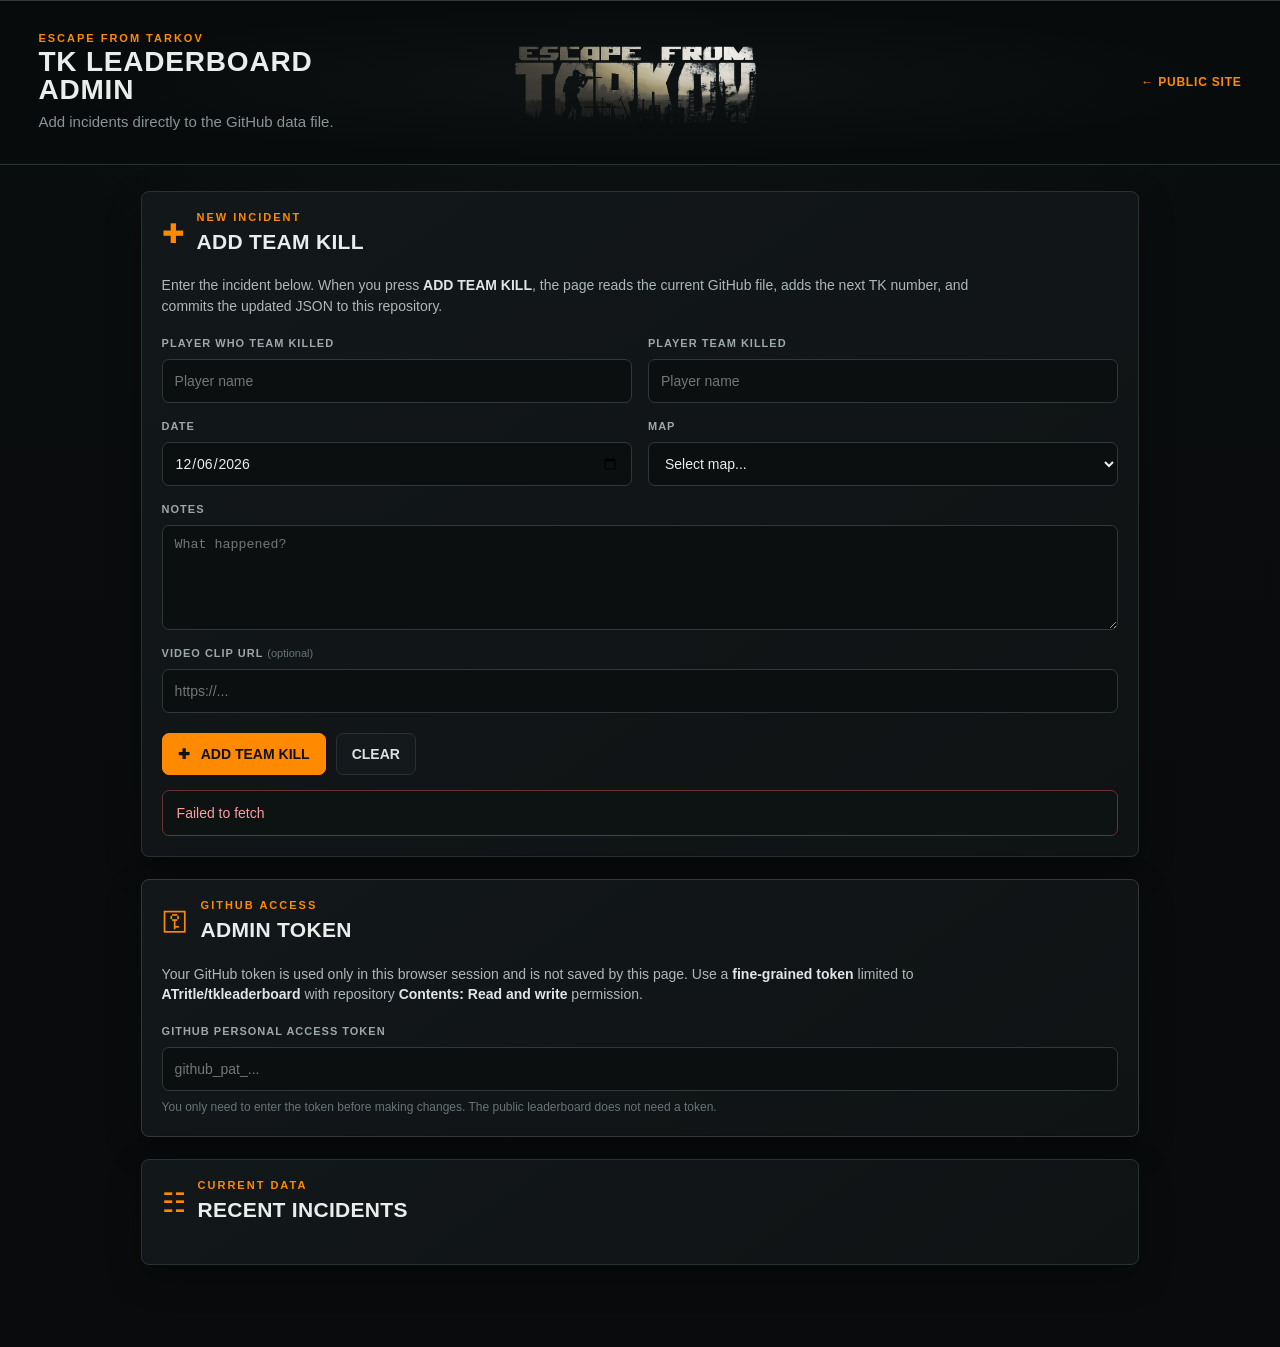
==== admin.html @ 3c4d87d1 "admin page" ====
<!doctype html>
<html lang="en">
<head>
  <meta charset="utf-8">
  <meta name="viewport" content="width=device-width, initial-scale=1">
  <meta name="theme-color" content="#090b0c">
  <title>TK Leaderboard Admin</title>
  <link rel="stylesheet" href="styles.css">
</head>
<body>
<header class="hero-header admin-header">
  <div class="header-left"><div class="eyebrow">ESCAPE FROM TARKOV</div><h1>TK LEADERBOARD ADMIN</h1><p>Add incidents directly to the GitHub data file.</p></div>
  <div class="header-logo"><img src="assets/eft-logo.png" alt="Escape from Tarkov"></div>
  <div class="header-count"><a href="index.html">← PUBLIC SITE</a></div>
</header>

<main class="container admin-container">
  <section class="panel admin-panel">
    <div class="section-title"><span class="section-icon">✚</span><div><div class="eyebrow">NEW INCIDENT</div><h2>ADD TEAM KILL</h2></div></div>
    <p class="admin-note">Enter the incident below. When you press <strong>ADD TEAM KILL</strong>, the page reads the current GitHub file, adds the next TK number, and commits the updated JSON to this repository.</p>

    <div class="admin-grid">
      <div class="field"><label for="killer">Player Who Team Killed</label><input id="killer" list="playerNames" autocomplete="off" required placeholder="Player name"></div>
      <div class="field"><label for="victim">Player Team Killed</label><input id="victim" list="playerNames" autocomplete="off" required placeholder="Player name"></div>
      <div class="field"><label for="date">Date</label><input id="date" type="date" required></div>
      <div class="field"><label for="map">Map</label><select id="map" required><option value="">Select map...</option><option>Customs</option><option>Factory</option><option>Interchange</option><option>Reserve</option><option>Shoreline</option><option>Woods</option><option>Labs</option><option>Lighthouse</option><option>Streets of Tarkov</option><option>Ground Zero</option><option>Terminal</option><option>Other</option></select></div>
      <div class="field full"><label for="notes">Notes</label><textarea id="notes" rows="4" placeholder="What happened?"></textarea></div>
      <div class="field full"><label for="clip">Video Clip URL <span class="optional">(optional)</span></label><input id="clip" type="url" placeholder="https://..." autocomplete="off"></div>
    </div>
    <datalist id="playerNames"></datalist>

    <div class="admin-actions"><button id="addKill" class="btn primary" type="button">✚ &nbsp; ADD TEAM KILL</button><button id="clearForm" class="btn ghost" type="button">CLEAR</button></div>
    <div id="status" class="status" aria-live="polite"></div>
  </section>

  <section class="panel admin-panel auth-panel">
    <div class="section-title"><span class="section-icon">⚿</span><div><div class="eyebrow">GITHUB ACCESS</div><h2>ADMIN TOKEN</h2></div></div>
    <p class="admin-note">Your GitHub token is used only in this browser session and is not saved by this page. Use a <strong>fine-grained token</strong> limited to <strong>ATritle/tkleaderboard</strong> with repository <strong>Contents: Read and write</strong> permission.</p>
    <div class="field"><label for="token">GitHub Personal Access Token</label><input id="token" type="password" autocomplete="off" placeholder="github_pat_..." spellcheck="false"></div>
    <p class="token-help">You only need to enter the token before making changes. The public leaderboard does not need a token.</p>
  </section>

  <section class="panel admin-panel">
    <div class="section-title"><span class="section-icon">☷</span><div><div class="eyebrow">CURRENT DATA</div><h2>RECENT INCIDENTS</h2></div></div>
    <div id="adminRecent" class="incident-table"></div>
  </section>
</main>
<script src="admin.js"></script>
</body>
</html>
---- styles.css ----
:root{
  --bg:#080a0b;
  --panel:#111517;
  --panel2:#151a1c;
  --line:#293134;
  --text:#e9edec;
  --muted:#899497;
  --accent:#ff8a00;
  --accent2:#ff9f3f;
  --orange-dark:#bd5700;
  --shadow:0 12px 35px rgba(0,0,0,.28);
}
*{box-sizing:border-box}
html{background:#050606}
body{
  margin:0;
  color:var(--text);
  background:
    radial-gradient(circle at 50% -20%,rgba(55,63,65,.22),transparent 42%),
    linear-gradient(180deg,#0a0d0e 0,#090b0c 100%);
  font:14px/1.45 Arial,Helvetica,sans-serif;
}
button,input,select{font:inherit}
a{color:var(--accent2);text-decoration:none}

.hero-header{
  height:165px;
  width:100%;
  display:grid;
  grid-template-columns:minmax(310px,1fr) minmax(420px,1.35fr) minmax(110px,1fr);
  align-items:center;
  gap:24px;
  padding:12px 3vw;
  border-top:1px solid #33393a;
  border-bottom:1px solid var(--line);
  background:
    radial-gradient(ellipse at center,rgba(31,38,39,.28),transparent 65%),
    #080b0c;
  overflow:hidden;
}
.header-left{min-width:0}
.header-left h1{
  margin:4px 0 7px;
  font-size:28px;
  line-height:1;
  letter-spacing:.8px;
}
.header-left p{margin:0;color:var(--muted);font-size:15px}
.eyebrow{
  font-size:11px;
  line-height:1;
  letter-spacing:2px;
  color:var(--accent);
  font-weight:900;
}
.header-logo{
  height:100%;
  min-width:0;
  display:flex;
  align-items:center;
  justify-content:center;
  overflow:hidden;
}
.header-logo img{
  display:block;
  width:100%;
  height:auto;
  max-height:145px;
  object-fit:contain;
}
.header-count{
  justify-self:end;
  color:var(--muted);
  text-transform:uppercase;
  font-size:12px;
  letter-spacing:1px;
  white-space:nowrap;
}
.header-count strong{font-weight:500}

.main-nav{
  height:68px;
  border-bottom:1px solid var(--line);
  background:#0b0e0f;
}
.nav-inner{height:100%;display:flex;align-items:stretch;gap:18px;padding:0 3vw}
.nav-item{
  min-width:150px;
  border:0;
  border-bottom:3px solid transparent;
  background:transparent;
  color:#879093;
  font-weight:800;
  letter-spacing:.3px;
  cursor:pointer;
}
.nav-item.active{color:var(--accent);border-bottom-color:var(--accent)}
.nav-icon{font-size:20px;margin-right:8px}

.container{max-width:1500px;margin:auto;padding:26px 2vw 60px}
.stats-grid{
  display:grid;
  grid-template-columns:repeat(5,1fr);
  gap:18px;
  margin-bottom:24px;
}
.stat-card{
  min-height:122px;
  display:flex;
  align-items:center;
  gap:18px;
  padding:20px 22px;
  border:1px solid var(--line);
  border-radius:8px;
  background:linear-gradient(145deg,#151a1c,#101415);
  box-shadow:var(--shadow);
}
.stat-icon{
  flex:0 0 48px;
  color:var(--accent);
  font-size:40px;
  line-height:1;
  text-align:center;
}
.stat-card span{
  display:block;
  color:#d8dddd;
  font-size:13px;
  text-transform:uppercase;
  font-weight:700;
  letter-spacing:.5px;
}
.stat-card strong{
  display:block;
  color:var(--accent);
  font-size:30px;
  line-height:1.1;
  margin:6px 0;
  white-space:nowrap;
  overflow:hidden;
  text-overflow:ellipsis;
}
.stat-card small{display:block;color:#8f999c;font-size:13px}

.panel{
  border:1px solid var(--line);
  border-radius:8px;
  background:linear-gradient(145deg,#121719,#101314);
  box-shadow:var(--shadow);
  padding:20px;
  margin-bottom:24px;
}
.section-title{
  display:flex;
  align-items:center;
  gap:12px;
  margin-bottom:18px;
}
.section-icon{color:var(--accent);font-size:27px}
.section-title h2{margin:4px 0 0;font-size:21px;letter-spacing:.3px}

.leaderboard{display:grid;gap:0}
.rank-card{
  display:grid;
  grid-template-columns:70px minmax(170px,1.5fr) repeat(4,minmax(100px,1fr));
  align-items:center;
  min-height:54px;
  border-top:1px solid #2a3133;
  padding:8px 12px;
}
.rank-card:first-child{border-top:0}
.rank{color:var(--accent);font-size:18px;font-weight:900}
.rank-name{font-size:16px;font-weight:800}
.rank-count{font-size:15px;text-align:center}
.rank-count strong{font-size:17px}
.rank-count span{display:none}
.rank-card::after{content:""}
.leaderboard .rank-card{position:relative}
.leaderboard .rank-card::before{
  content:"";
  position:absolute;
  left:0;
  right:0;
  pointer-events:none;
}
.leaderboard .rank-card > :nth-child(3)::before{content:"TEAM KILLS";display:block;color:var(--muted);font-size:9px;letter-spacing:1px}
.leaderboard .rank-card > :nth-child(3)::after{content:"";display:block}
.leaderboard .rank-card > :nth-child(3){grid-column:3}
.leaderboard .rank-card > :nth-child(4),
.leaderboard .rank-card > :nth-child(5),
.leaderboard .rank-card > :nth-child(6){display:none}

.filters{
  display:flex;
  gap:12px;
  margin-bottom:18px;
}
.filters input{width:330px}
.filters select{width:220px}
input,select{
  height:42px;
  background:#0c1011;
  color:var(--text);
  border:1px solid #30383a;
  border-radius:7px;
  padding:0 13px;
  outline:none;
}
input:focus,select:focus{border-color:var(--accent);box-shadow:0 0 0 2px rgba(255,122,0,.1)}
.btn{
  height:42px;
  border-radius:7px;
  padding:0 15px;
  border:1px solid var(--line);
  color:#dbe0df;
  font-weight:800;
  cursor:pointer;
}
.ghost{background:#14191b}

.incident-table{width:100%;overflow-x:auto}
.table-head,.incident-row{
  min-width:950px;
  display:grid;
  grid-template-columns:120px 1.1fr 1.1fr 150px 160px 2.2fr 70px;
  align-items:center;
  gap:12px;
}
.table-head{
  min-height:42px;
  padding:0 6px;
  border-bottom:1px solid #2b3234;
  color:#9ba4a6;
  font-size:12px;
  font-weight:700;
}
.incident-row{
  min-height:58px;
  padding:8px 6px;
  border-bottom:1px solid #252c2e;
}
.incident-row:last-child{border-bottom:0}
.tkid{color:var(--accent);font-weight:900}
.killer{color:var(--accent2);font-weight:800}
.victim{font-weight:800}
.date,.map,.notes{color:#aeb7b9}
.notes{white-space:nowrap;overflow:hidden;text-overflow:ellipsis}
.clip-icon{
  display:inline-flex;
  width:30px;
  height:30px;
  align-items:center;
  justify-content:center;
  border:1px solid #42494b;
  border-radius:6px;
  color:var(--accent);
  font-size:17px;
}
.empty{text-align:center;padding:45px;color:var(--muted)}
.empty-symbol{font-size:36px;color:var(--accent)}
.empty h3{color:var(--text);margin:8px 0 2px}
.hidden{display:none!important}

.footer{
  display:flex;
  justify-content:space-between;
  align-items:center;
  gap:20px;
  padding-top:20px;
  color:#687477;
  font-size:11px;
  letter-spacing:.8px;
}
.repo-link img{
  width:54px;
  height:54px;
  object-fit:contain;
  transition:transform .15s ease,filter .15s ease;
}
.repo-link img:hover{transform:scale(1.08);filter:drop-shadow(0 0 8px rgba(255,122,0,.45))}

@media(max-width:1050px){
  .hero-header{grid-template-columns:1fr 1.25fr 90px}
  .stats-grid{grid-template-columns:repeat(3,1fr)}
}
@media(max-width:750px){
  .hero-header{height:165px;grid-template-columns:1fr 1fr;padding:12px 4vw;gap:10px}
  .header-logo{grid-column:2;grid-row:1 / span 2}
  .header-left h1{font-size:22px}
  .header-count{grid-column:1;justify-self:start}
  .stats-grid{grid-template-columns:1fr 1fr}
  .nav-inner{padding:0 4vw;gap:0}
  .nav-item{min-width:120px;font-size:12px}
  .container{padding-left:3vw;padding-right:3vw}
  .filters{flex-wrap:wrap}
  .filters input,.filters select,.filters .btn{width:100%}
}
@media(max-width:480px){
  .hero-header{height:150px}
  .header-left h1{font-size:18px}
  .header-left p{font-size:12px}
  .header-logo img{max-height:105px}
  .stats-grid{grid-template-columns:1fr}
}

/* Shared navigation / views */
.view{display:none}.view.active-view{display:block}
.panel-link{margin-top:16px;border:0;background:transparent;color:var(--accent);font-weight:900;cursor:pointer;padding:4px 0;letter-spacing:.4px}
.admin-link{color:var(--accent);font-weight:900;letter-spacing:1px;margin-left:auto}
.admin-header .header-count a{color:var(--accent);font-weight:900;letter-spacing:.8px}

/* Admin */
.admin-container{max-width:1050px}
.admin-panel{margin-bottom:22px}
.admin-note{color:#aeb7b9;max-width:850px;margin:0 0 20px}
.admin-note strong{color:#e1e6e5}
.admin-grid{display:grid;grid-template-columns:1fr 1fr;gap:16px}
.field{display:flex;flex-direction:column;gap:7px}.field.full{grid-column:1/-1}
.field label{color:#9da7a9;font-size:11px;font-weight:800;text-transform:uppercase;letter-spacing:1px}
.field input,.field select,.field textarea{width:100%;background:#0b0f10;color:var(--text);border:1px solid #30383a;border-radius:7px;padding:11px 12px;outline:none}
.field input,.field select{height:44px}.field textarea{resize:vertical;min-height:105px}
.field input:focus,.field select:focus,.field textarea:focus{border-color:var(--accent);box-shadow:0 0 0 2px rgba(255,122,0,.1)}
.optional{font-weight:400;color:#687477;text-transform:none;letter-spacing:0}
.admin-actions{display:flex;gap:10px;margin-top:20px}.btn.primary{background:var(--accent);border-color:var(--accent);color:#111}
.status{display:none;margin-top:15px;padding:12px 14px;border-radius:7px;border:1px solid var(--line);background:#0d1213;color:#b9c1c2}.status.show{display:block}.status.success{border-color:#3c5b43;color:#a8d2ad}.status.error{border-color:#653434;color:#ff9b9b}.status.working{border-color:#5b4a30;color:#ffd19c}
.auth-panel{border-color:#34383a}.token-help{margin:8px 0 0;color:#687477;font-size:12px}
@media(max-width:750px){.admin-grid{grid-template-columns:1fr}.field.full{grid-column:auto}.admin-actions{flex-wrap:wrap}.admin-actions .btn{flex:1}.admin-header{height:165px}}
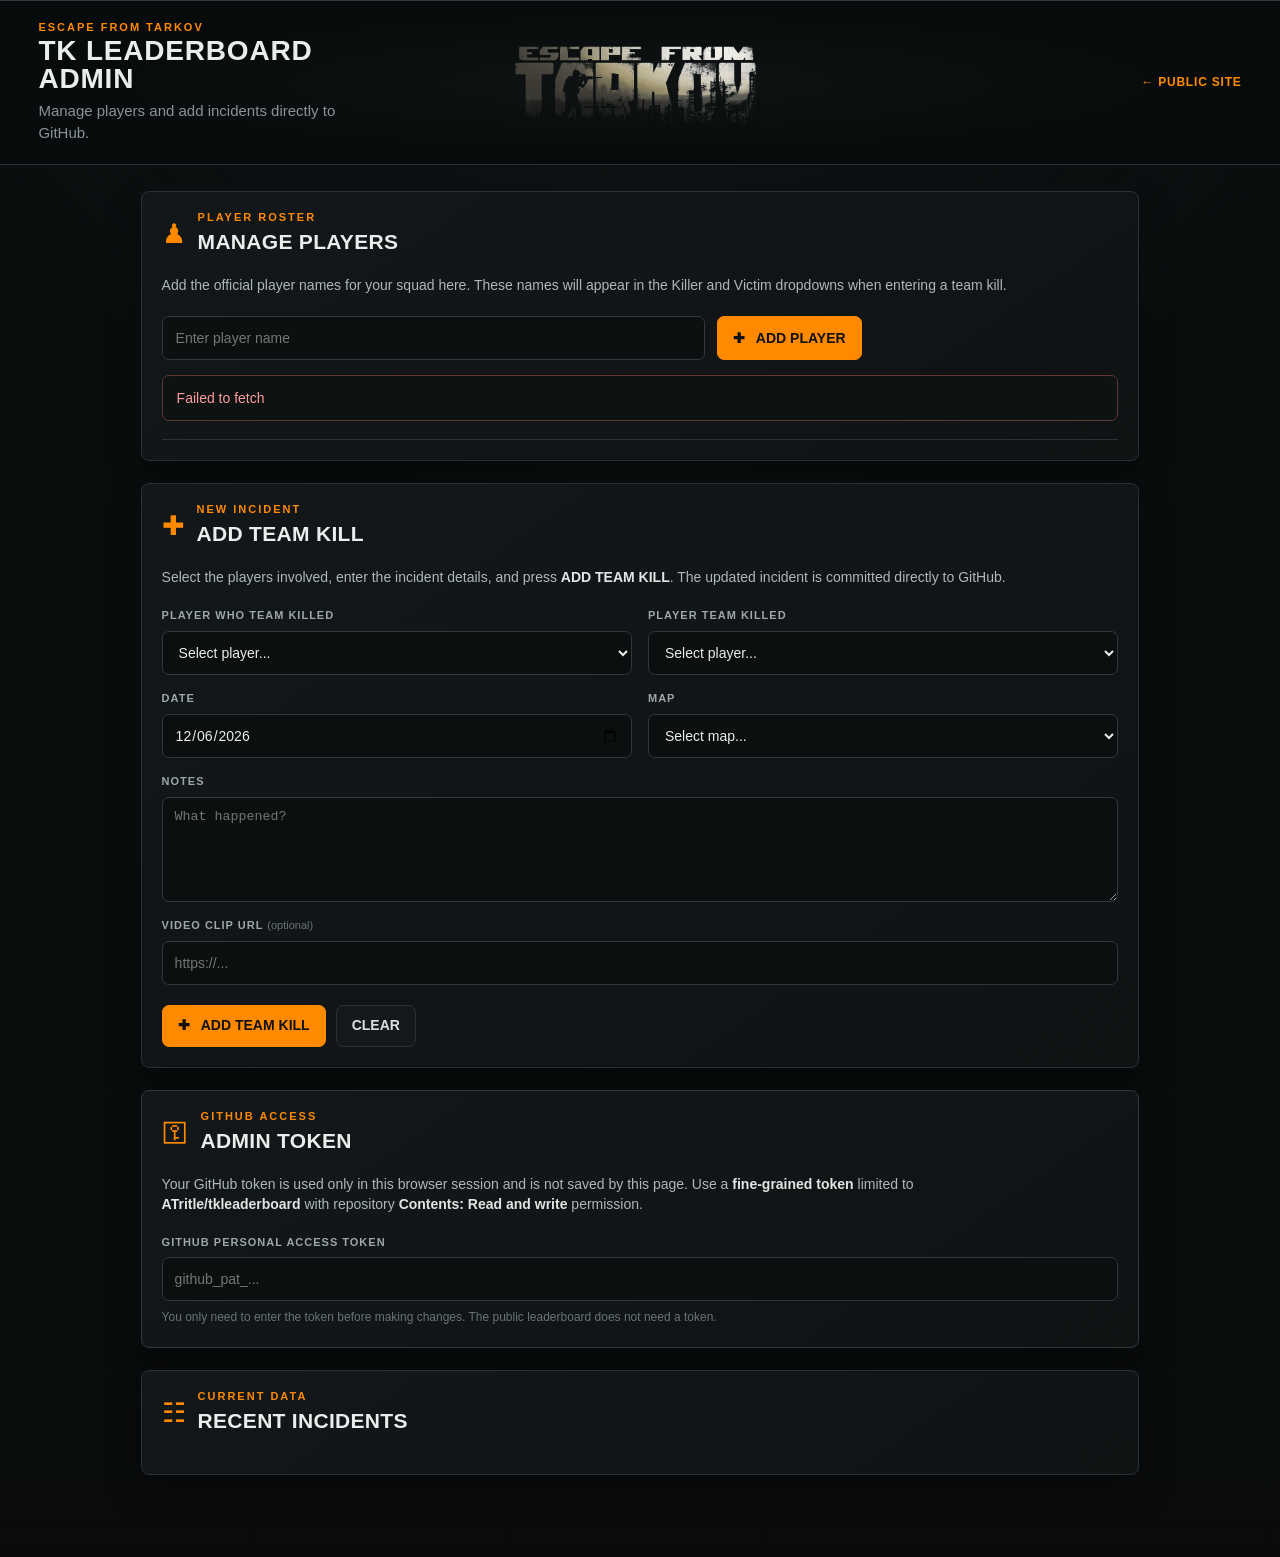
==== commit b28d23ff: "Add files via upload" ====
--- a/admin.html
+++ b/admin.html
@@ -6,29 +6,38 @@
   <meta name="theme-color" content="#090b0c">
   <title>TK Leaderboard Admin</title>
   <link rel="stylesheet" href="styles.css">
+  <link rel="stylesheet" href="admin-roster.css">
 </head>
 <body>
 <header class="hero-header admin-header">
-  <div class="header-left"><div class="eyebrow">ESCAPE FROM TARKOV</div><h1>TK LEADERBOARD ADMIN</h1><p>Add incidents directly to the GitHub data file.</p></div>
+  <div class="header-left"><div class="eyebrow">ESCAPE FROM TARKOV</div><h1>TK LEADERBOARD ADMIN</h1><p>Manage players and add incidents directly to GitHub.</p></div>
   <div class="header-logo"><img src="assets/eft-logo.png" alt="Escape from Tarkov"></div>
   <div class="header-count"><a href="index.html">← PUBLIC SITE</a></div>
 </header>
 
 <main class="container admin-container">
   <section class="panel admin-panel">
+    <div class="section-title"><span class="section-icon">♟</span><div><div class="eyebrow">PLAYER ROSTER</div><h2>MANAGE PLAYERS</h2></div></div>
+    <p class="admin-note">Add the official player names for your squad here. These names will appear in the Killer and Victim dropdowns when entering a team kill.</p>
+    <div class="player-add-row">
+      <input id="newPlayer" type="text" placeholder="Enter player name" autocomplete="off" maxlength="40">
+      <button id="addPlayer" class="btn primary" type="button">✚ &nbsp; ADD PLAYER</button>
+    </div>
+    <div id="playerStatus" class="status" aria-live="polite"></div>
+    <div id="playerList" class="player-list"></div>
+  </section>
+
+  <section class="panel admin-panel">
     <div class="section-title"><span class="section-icon">✚</span><div><div class="eyebrow">NEW INCIDENT</div><h2>ADD TEAM KILL</h2></div></div>
-    <p class="admin-note">Enter the incident below. When you press <strong>ADD TEAM KILL</strong>, the page reads the current GitHub file, adds the next TK number, and commits the updated JSON to this repository.</p>
-
+    <p class="admin-note">Select the players involved, enter the incident details, and press <strong>ADD TEAM KILL</strong>. The updated incident is committed directly to GitHub.</p>
     <div class="admin-grid">
-      <div class="field"><label for="killer">Player Who Team Killed</label><input id="killer" list="playerNames" autocomplete="off" required placeholder="Player name"></div>
-      <div class="field"><label for="victim">Player Team Killed</label><input id="victim" list="playerNames" autocomplete="off" required placeholder="Player name"></div>
+      <div class="field"><label for="killer">Player Who Team Killed</label><select id="killer" required><option value="">Select player...</option></select></div>
+      <div class="field"><label for="victim">Player Team Killed</label><select id="victim" required><option value="">Select player...</option></select></div>
       <div class="field"><label for="date">Date</label><input id="date" type="date" required></div>
       <div class="field"><label for="map">Map</label><select id="map" required><option value="">Select map...</option><option>Customs</option><option>Factory</option><option>Interchange</option><option>Reserve</option><option>Shoreline</option><option>Woods</option><option>Labs</option><option>Lighthouse</option><option>Streets of Tarkov</option><option>Ground Zero</option><option>Terminal</option><option>Other</option></select></div>
       <div class="field full"><label for="notes">Notes</label><textarea id="notes" rows="4" placeholder="What happened?"></textarea></div>
       <div class="field full"><label for="clip">Video Clip URL <span class="optional">(optional)</span></label><input id="clip" type="url" placeholder="https://..." autocomplete="off"></div>
     </div>
-    <datalist id="playerNames"></datalist>
-
     <div class="admin-actions"><button id="addKill" class="btn primary" type="button">✚ &nbsp; ADD TEAM KILL</button><button id="clearForm" class="btn ghost" type="button">CLEAR</button></div>
     <div id="status" class="status" aria-live="polite"></div>
   </section>
--- a/admin-roster.css
+++ b/admin-roster.css
@@ -0,0 +1,11 @@
+.player-add-row{display:flex;gap:12px;max-width:700px}
+.player-add-row input{height:44px;flex:1}
+.player-add-row .btn{height:44px}
+.player-list{margin-top:18px;border-top:1px solid #2b3234}
+.player-row{min-height:52px;display:grid;grid-template-columns:48px minmax(180px,1fr) 1fr auto;align-items:center;gap:12px;padding:8px 10px;border-bottom:1px solid #252c2e}
+.player-number{color:var(--accent);font-weight:900;font-size:12px}
+.player-usage{color:#687477;font-size:10px;letter-spacing:1px}
+.remove-player{height:32px;padding:0 10px;border:1px solid #4a3030;border-radius:6px;background:#171213;color:#c88;font-size:10px;font-weight:900;cursor:pointer}
+.remove-player:hover{border-color:#8a4141;color:#ff9b9b}
+.player-empty{padding:25px 5px;color:var(--muted);text-align:center}
+@media(max-width:750px){.player-add-row{flex-direction:column;max-width:none}.player-row{grid-template-columns:36px 1fr auto}.player-usage{display:none}}
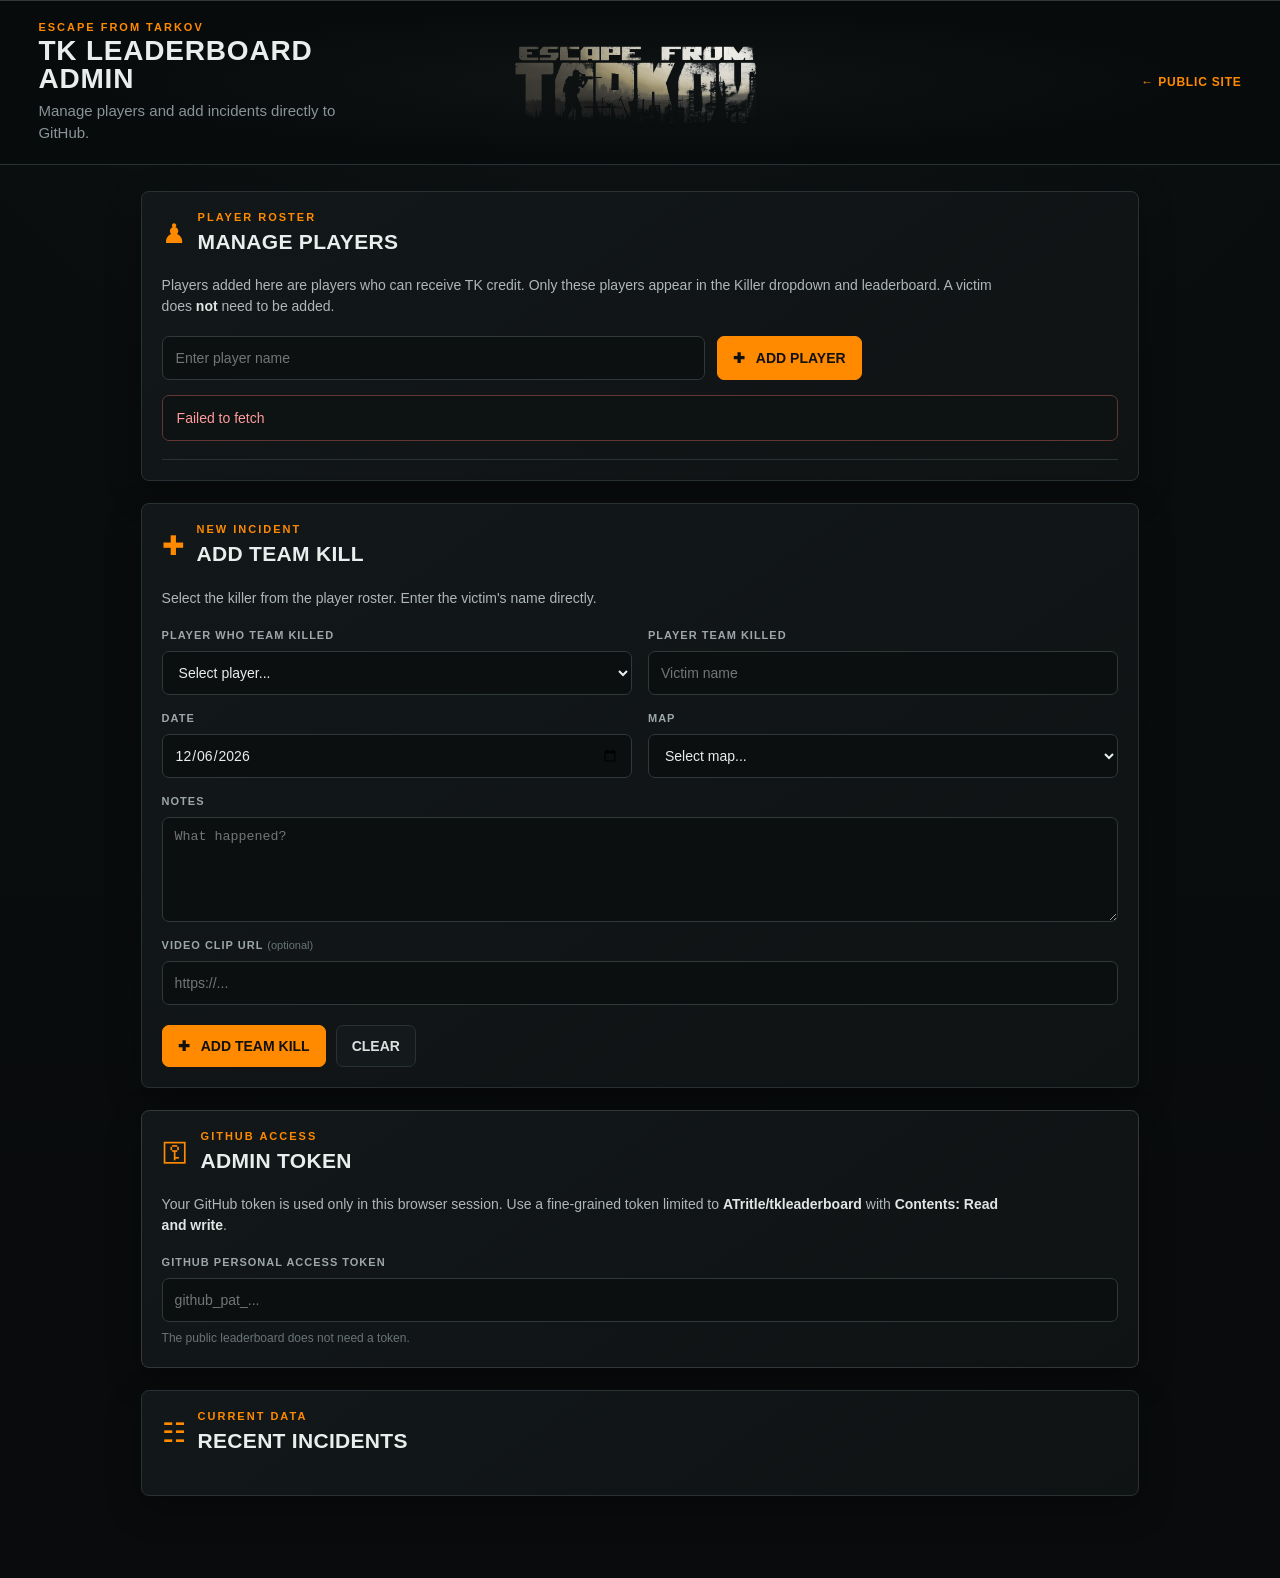
==== commit cd304dcc: "Add files via upload" ====
--- a/admin.html
+++ b/admin.html
@@ -1,59 +1,37 @@
 <!doctype html>
-<html lang="en">
-<head>
-  <meta charset="utf-8">
-  <meta name="viewport" content="width=device-width, initial-scale=1">
-  <meta name="theme-color" content="#090b0c">
-  <title>TK Leaderboard Admin</title>
-  <link rel="stylesheet" href="styles.css">
-  <link rel="stylesheet" href="admin-roster.css">
-</head>
-<body>
+<html lang="en"><head>
+<meta charset="utf-8"><meta name="viewport" content="width=device-width,initial-scale=1">
+<meta name="theme-color" content="#090b0c"><title>TK Leaderboard Admin</title>
+<link rel="stylesheet" href="styles.css"><link rel="stylesheet" href="admin-roster.css"><link rel="stylesheet" href="admin-delete.css">
+</head><body>
 <header class="hero-header admin-header">
-  <div class="header-left"><div class="eyebrow">ESCAPE FROM TARKOV</div><h1>TK LEADERBOARD ADMIN</h1><p>Manage players and add incidents directly to GitHub.</p></div>
-  <div class="header-logo"><img src="assets/eft-logo.png" alt="Escape from Tarkov"></div>
-  <div class="header-count"><a href="index.html">← PUBLIC SITE</a></div>
-</header>
-
+<div class="header-left"><div class="eyebrow">ESCAPE FROM TARKOV</div><h1>TK LEADERBOARD ADMIN</h1><p>Manage players and add incidents directly to GitHub.</p></div>
+<div class="header-logo"><img src="assets/eft-logo.png" alt="Escape from Tarkov"></div>
+<div class="header-count"><a href="index.html">← PUBLIC SITE</a></div></header>
 <main class="container admin-container">
-  <section class="panel admin-panel">
-    <div class="section-title"><span class="section-icon">♟</span><div><div class="eyebrow">PLAYER ROSTER</div><h2>MANAGE PLAYERS</h2></div></div>
-    <p class="admin-note">Add the official player names for your squad here. These names will appear in the Killer and Victim dropdowns when entering a team kill.</p>
-    <div class="player-add-row">
-      <input id="newPlayer" type="text" placeholder="Enter player name" autocomplete="off" maxlength="40">
-      <button id="addPlayer" class="btn primary" type="button">✚ &nbsp; ADD PLAYER</button>
-    </div>
-    <div id="playerStatus" class="status" aria-live="polite"></div>
-    <div id="playerList" class="player-list"></div>
-  </section>
-
-  <section class="panel admin-panel">
-    <div class="section-title"><span class="section-icon">✚</span><div><div class="eyebrow">NEW INCIDENT</div><h2>ADD TEAM KILL</h2></div></div>
-    <p class="admin-note">Select the players involved, enter the incident details, and press <strong>ADD TEAM KILL</strong>. The updated incident is committed directly to GitHub.</p>
-    <div class="admin-grid">
-      <div class="field"><label for="killer">Player Who Team Killed</label><select id="killer" required><option value="">Select player...</option></select></div>
-      <div class="field"><label for="victim">Player Team Killed</label><select id="victim" required><option value="">Select player...</option></select></div>
-      <div class="field"><label for="date">Date</label><input id="date" type="date" required></div>
-      <div class="field"><label for="map">Map</label><select id="map" required><option value="">Select map...</option><option>Customs</option><option>Factory</option><option>Interchange</option><option>Reserve</option><option>Shoreline</option><option>Woods</option><option>Labs</option><option>Lighthouse</option><option>Streets of Tarkov</option><option>Ground Zero</option><option>Terminal</option><option>Other</option></select></div>
-      <div class="field full"><label for="notes">Notes</label><textarea id="notes" rows="4" placeholder="What happened?"></textarea></div>
-      <div class="field full"><label for="clip">Video Clip URL <span class="optional">(optional)</span></label><input id="clip" type="url" placeholder="https://..." autocomplete="off"></div>
-    </div>
-    <div class="admin-actions"><button id="addKill" class="btn primary" type="button">✚ &nbsp; ADD TEAM KILL</button><button id="clearForm" class="btn ghost" type="button">CLEAR</button></div>
-    <div id="status" class="status" aria-live="polite"></div>
-  </section>
-
-  <section class="panel admin-panel auth-panel">
-    <div class="section-title"><span class="section-icon">⚿</span><div><div class="eyebrow">GITHUB ACCESS</div><h2>ADMIN TOKEN</h2></div></div>
-    <p class="admin-note">Your GitHub token is used only in this browser session and is not saved by this page. Use a <strong>fine-grained token</strong> limited to <strong>ATritle/tkleaderboard</strong> with repository <strong>Contents: Read and write</strong> permission.</p>
-    <div class="field"><label for="token">GitHub Personal Access Token</label><input id="token" type="password" autocomplete="off" placeholder="github_pat_..." spellcheck="false"></div>
-    <p class="token-help">You only need to enter the token before making changes. The public leaderboard does not need a token.</p>
-  </section>
-
-  <section class="panel admin-panel">
-    <div class="section-title"><span class="section-icon">☷</span><div><div class="eyebrow">CURRENT DATA</div><h2>RECENT INCIDENTS</h2></div></div>
-    <div id="adminRecent" class="incident-table"></div>
-  </section>
-</main>
-<script src="admin.js"></script>
-</body>
-</html>
+<section class="panel admin-panel">
+<div class="section-title"><span class="section-icon">♟</span><div><div class="eyebrow">PLAYER ROSTER</div><h2>MANAGE PLAYERS</h2></div></div>
+<p class="admin-note">Players added here are players who can receive TK credit. Only these players appear in the Killer dropdown and leaderboard. A victim does <strong>not</strong> need to be added.</p>
+<div class="player-add-row"><input id="newPlayer" type="text" placeholder="Enter player name" autocomplete="off" maxlength="40"><button id="addPlayer" class="btn primary" type="button">✚ &nbsp; ADD PLAYER</button></div>
+<div id="playerStatus" class="status" aria-live="polite"></div><div id="playerList" class="player-list"></div>
+</section>
+<section class="panel admin-panel">
+<div class="section-title"><span class="section-icon">✚</span><div><div class="eyebrow">NEW INCIDENT</div><h2>ADD TEAM KILL</h2></div></div>
+<p class="admin-note">Select the killer from the player roster. Enter the victim's name directly.</p>
+<div class="admin-grid">
+<div class="field"><label for="killer">Player Who Team Killed</label><select id="killer" required><option value="">Select player...</option></select></div>
+<div class="field"><label for="victim">Player Team Killed</label><input id="victim" type="text" placeholder="Victim name" autocomplete="off" maxlength="40" required></div>
+<div class="field"><label for="date">Date</label><input id="date" type="date" required></div>
+<div class="field"><label for="map">Map</label><select id="map" required><option value="">Select map...</option><option>Customs</option><option>Factory</option><option>Interchange</option><option>Reserve</option><option>Shoreline</option><option>Woods</option><option>Labs</option><option>Lighthouse</option><option>Streets of Tarkov</option><option>Ground Zero</option><option>Terminal</option><option>Other</option></select></div>
+<div class="field full"><label for="notes">Notes</label><textarea id="notes" rows="4" placeholder="What happened?"></textarea></div>
+<div class="field full"><label for="clip">Video Clip URL <span class="optional">(optional)</span></label><input id="clip" type="url" placeholder="https://..." autocomplete="off"></div>
+</div>
+<div class="admin-actions"><button id="addKill" class="btn primary" type="button">✚ &nbsp; ADD TEAM KILL</button><button id="clearForm" class="btn ghost" type="button">CLEAR</button></div><div id="status" class="status" aria-live="polite"></div>
+</section>
+<section class="panel admin-panel auth-panel">
+<div class="section-title"><span class="section-icon">⚿</span><div><div class="eyebrow">GITHUB ACCESS</div><h2>ADMIN TOKEN</h2></div></div>
+<p class="admin-note">Your GitHub token is used only in this browser session. Use a fine-grained token limited to <strong>ATritle/tkleaderboard</strong> with <strong>Contents: Read and write</strong>.</p>
+<div class="field"><label for="token">GitHub Personal Access Token</label><input id="token" type="password" autocomplete="off" placeholder="github_pat_..." spellcheck="false"></div>
+<p class="token-help">The public leaderboard does not need a token.</p></section>
+<section class="panel admin-panel"><div class="section-title"><span class="section-icon">☷</span><div><div class="eyebrow">CURRENT DATA</div><h2>RECENT INCIDENTS</h2></div></div><div id="adminRecent" class="incident-table"></div></section>
+</main><script src="admin.js"></script></body></html>
--- a/admin-delete.css
+++ b/admin-delete.css
@@ -0,0 +1,4 @@
+.delete-tk{height:30px;padding:0 9px;border:1px solid #5b3434;border-radius:6px;background:#1a1112;color:#e28d8d;font-size:10px;font-weight:900;letter-spacing:.5px;cursor:pointer}
+.delete-tk:hover{border-color:#a74b4b;color:#ffb0b0;background:#211416}
+.delete-tk:disabled{opacity:.5;cursor:wait}
+@media(max-width:1100px){.table-head,.incident-row{grid-template-columns:100px 1fr 1fr 120px 130px 1.8fr 60px 85px}}
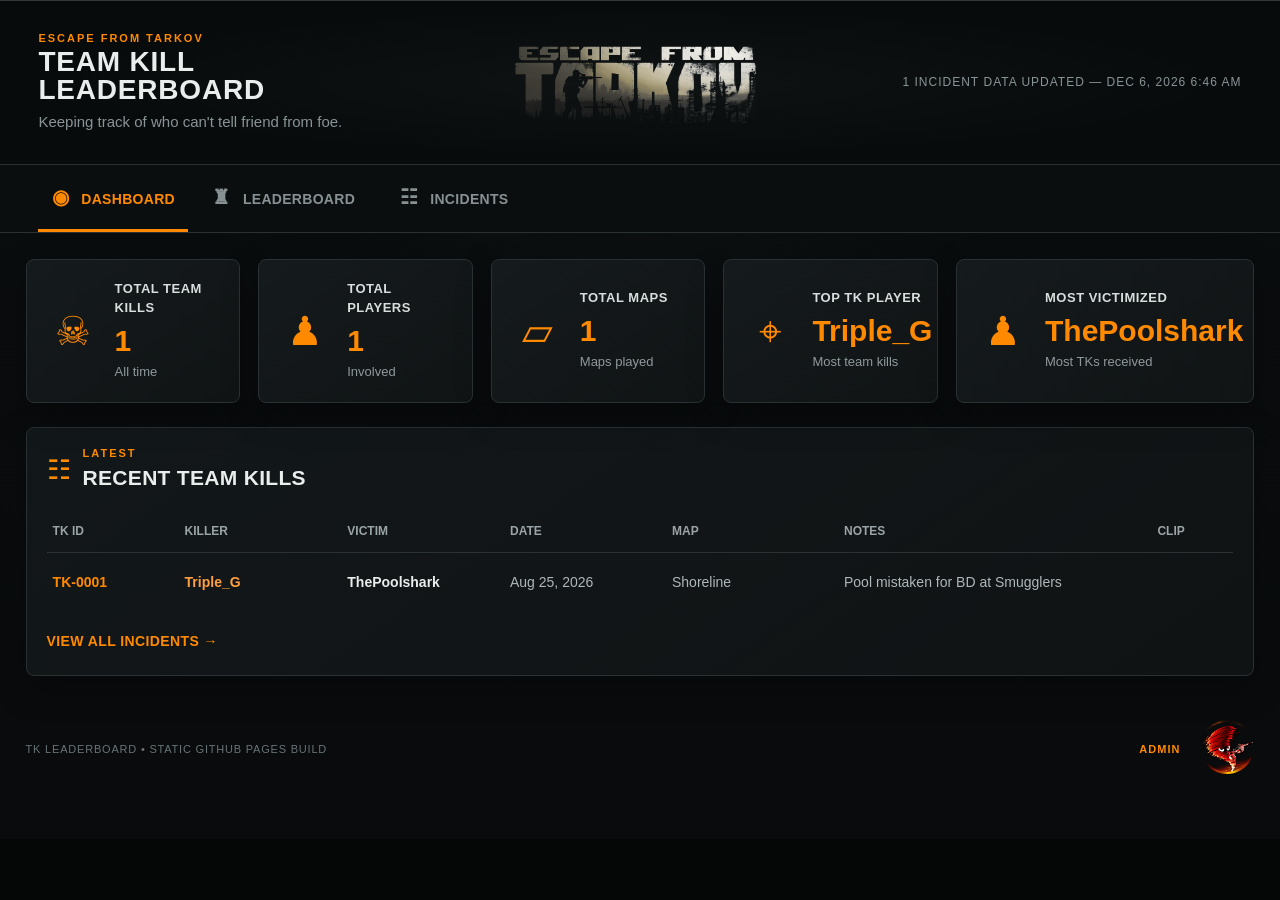
==== commit 9d90835d: "Add files via upload" ====
--- a/admin.html
+++ b/admin.html
@@ -3,7 +3,7 @@
 <meta charset="utf-8"><meta name="viewport" content="width=device-width,initial-scale=1">
 <meta name="theme-color" content="#090b0c"><title>TK Leaderboard Admin</title>
 <link rel="stylesheet" href="styles.css"><link rel="stylesheet" href="admin-roster.css"><link rel="stylesheet" href="admin-delete.css">
-</head><body>
+</head><body data-admin-page="true">
 <header class="hero-header admin-header">
 <div class="header-left"><div class="eyebrow">ESCAPE FROM TARKOV</div><h1>TK LEADERBOARD ADMIN</h1><p>Manage players and add incidents directly to GitHub.</p></div>
 <div class="header-logo"><img src="assets/eft-logo.png" alt="Escape from Tarkov"></div>
@@ -22,7 +22,7 @@
 <div class="field"><label for="killer">Player Who Team Killed</label><select id="killer" required><option value="">Select player...</option></select></div>
 <div class="field"><label for="victim">Player Team Killed</label><input id="victim" type="text" placeholder="Victim name" autocomplete="off" maxlength="40" required></div>
 <div class="field"><label for="date">Date</label><input id="date" type="date" required></div>
-<div class="field"><label for="map">Map</label><select id="map" required><option value="">Select map...</option><option>Customs</option><option>Factory</option><option>Interchange</option><option>Reserve</option><option>Shoreline</option><option>Woods</option><option>Labs</option><option>Lighthouse</option><option>Streets of Tarkov</option><option>Ground Zero</option><option>Terminal</option><option>Other</option></select></div>
+<div class="field"><label for="map">Map</label><select id="map" required><option value="">Select map...</option><option>Customs</option><option>Factory</option><option>Interchange</option><option>Reserve</option><option>Shoreline</option><option>Woods</option><option>Labs</option><option>Labyrinth</option><option>Lighthouse</option><option>Streets of Tarkov</option><option>Ground Zero</option><option>Icebreaker</option><option>Other</option></select></div>
 <div class="field full"><label for="notes">Notes</label><textarea id="notes" rows="4" placeholder="What happened?"></textarea></div>
 <div class="field full"><label for="clip">Video Clip URL <span class="optional">(optional)</span></label><input id="clip" type="url" placeholder="https://..." autocomplete="off"></div>
 </div>
@@ -34,4 +34,4 @@
 <div class="field"><label for="token">GitHub Personal Access Token</label><input id="token" type="password" autocomplete="off" placeholder="github_pat_..." spellcheck="false"></div>
 <p class="token-help">The public leaderboard does not need a token.</p></section>
 <section class="panel admin-panel"><div class="section-title"><span class="section-icon">☷</span><div><div class="eyebrow">CURRENT DATA</div><h2>RECENT INCIDENTS</h2></div></div><div id="adminRecent" class="incident-table"></div></section>
-</main><script src="admin.js"></script></body></html>+</main><script src="admin.js"></script><script src="admin-auth.js"></script></body></html>
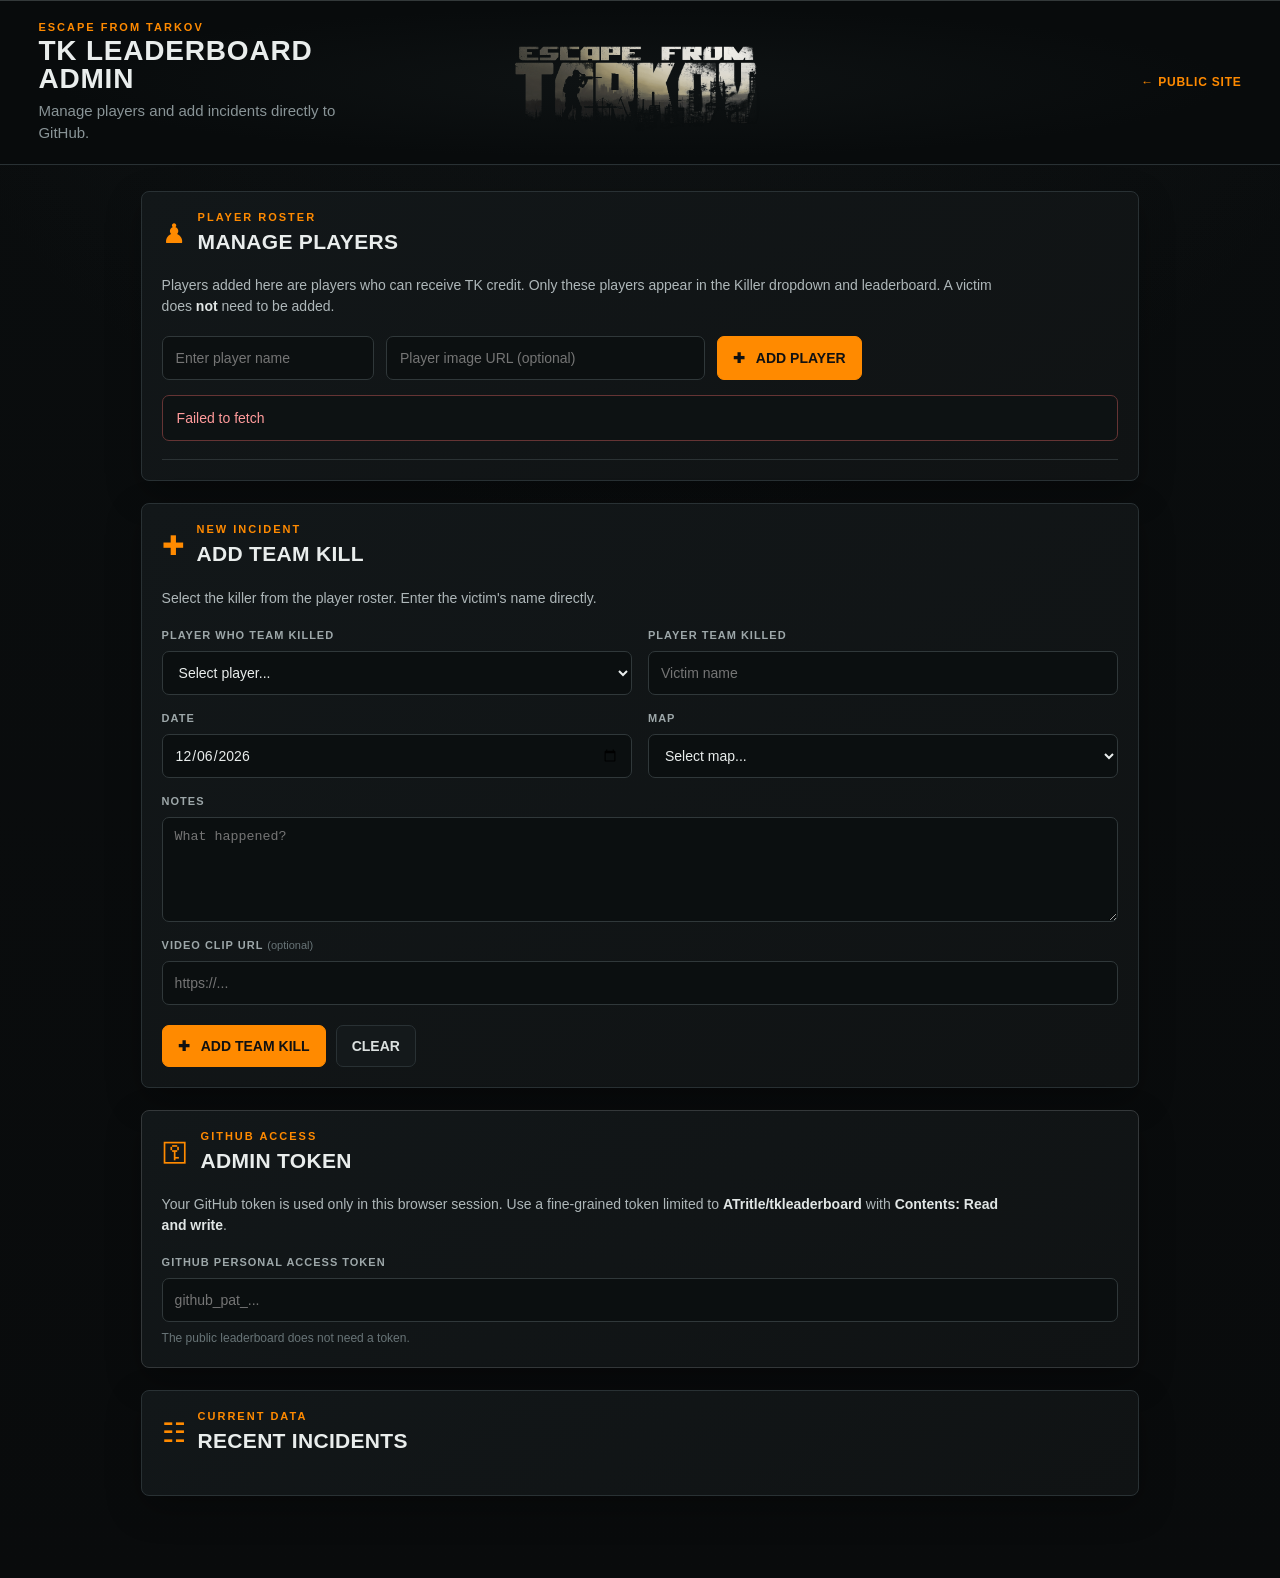
==== commit dcfc1354: "Add files via upload" ====
--- a/admin.html
+++ b/admin.html
@@ -3,7 +3,14 @@
 <meta charset="utf-8"><meta name="viewport" content="width=device-width,initial-scale=1">
 <meta name="theme-color" content="#090b0c"><title>TK Leaderboard Admin</title>
 <link rel="stylesheet" href="styles.css"><link rel="stylesheet" href="admin-roster.css"><link rel="stylesheet" href="admin-delete.css">
-</head><body data-admin-page="true">
+<style>
+.player-add-grid{display:grid!important;grid-template-columns:1fr 1.5fr auto;gap:12px;align-items:center}
+.player-row-image{display:grid!important;grid-template-columns:34px 48px 1fr auto auto;gap:12px;align-items:center}
+.player-avatar-small{width:42px;height:42px;object-fit:cover;border-radius:6px;border:1px solid #303638;background:#15191a}
+.player-avatar-placeholder{width:42px;height:42px;display:flex;align-items:center;justify-content:center;border-radius:6px;border:1px solid #303638;background:#15191a;color:#777}
+.player-info{min-width:0;display:flex;flex-direction:column;gap:3px}.edit-player,.remove-player{cursor:pointer}
+@media(max-width:800px){.player-add-grid{grid-template-columns:1fr!important}.player-row-image{grid-template-columns:34px 48px 1fr!important}.player-row-image button{grid-column:3;width:max-content}}
+</style></head><body>
 <header class="hero-header admin-header">
 <div class="header-left"><div class="eyebrow">ESCAPE FROM TARKOV</div><h1>TK LEADERBOARD ADMIN</h1><p>Manage players and add incidents directly to GitHub.</p></div>
 <div class="header-logo"><img src="assets/eft-logo.png" alt="Escape from Tarkov"></div>
@@ -12,7 +19,11 @@
 <section class="panel admin-panel">
 <div class="section-title"><span class="section-icon">♟</span><div><div class="eyebrow">PLAYER ROSTER</div><h2>MANAGE PLAYERS</h2></div></div>
 <p class="admin-note">Players added here are players who can receive TK credit. Only these players appear in the Killer dropdown and leaderboard. A victim does <strong>not</strong> need to be added.</p>
-<div class="player-add-row"><input id="newPlayer" type="text" placeholder="Enter player name" autocomplete="off" maxlength="40"><button id="addPlayer" class="btn primary" type="button">✚ &nbsp; ADD PLAYER</button></div>
+<div class="player-add-row player-add-grid">
+<input id="newPlayer" type="text" placeholder="Enter player name" autocomplete="off" maxlength="40">
+<input id="playerImage" type="url" placeholder="Player image URL (optional)" autocomplete="off">
+<button id="addPlayer" class="btn primary" type="button">✚ &nbsp; ADD PLAYER</button>
+</div>
 <div id="playerStatus" class="status" aria-live="polite"></div><div id="playerList" class="player-list"></div>
 </section>
 <section class="panel admin-panel">
@@ -22,7 +33,7 @@
 <div class="field"><label for="killer">Player Who Team Killed</label><select id="killer" required><option value="">Select player...</option></select></div>
 <div class="field"><label for="victim">Player Team Killed</label><input id="victim" type="text" placeholder="Victim name" autocomplete="off" maxlength="40" required></div>
 <div class="field"><label for="date">Date</label><input id="date" type="date" required></div>
-<div class="field"><label for="map">Map</label><select id="map" required><option value="">Select map...</option><option>Customs</option><option>Factory</option><option>Interchange</option><option>Reserve</option><option>Shoreline</option><option>Woods</option><option>Labs</option><option>Labyrinth</option><option>Lighthouse</option><option>Streets of Tarkov</option><option>Ground Zero</option><option>Icebreaker</option><option>Other</option></select></div>
+<div class="field"><label for="map">Map</label><select id="map" required><option value="">Select map...</option><option>Customs</option><option>Factory</option><option>Interchange</option><option>Reserve</option><option>Shoreline</option><option>Woods</option><option>Labs</option><option>Lighthouse</option><option>Streets of Tarkov</option><option>Ground Zero</option><option>Terminal</option><option>Other</option></select></div>
 <div class="field full"><label for="notes">Notes</label><textarea id="notes" rows="4" placeholder="What happened?"></textarea></div>
 <div class="field full"><label for="clip">Video Clip URL <span class="optional">(optional)</span></label><input id="clip" type="url" placeholder="https://..." autocomplete="off"></div>
 </div>
@@ -34,4 +45,4 @@
 <div class="field"><label for="token">GitHub Personal Access Token</label><input id="token" type="password" autocomplete="off" placeholder="github_pat_..." spellcheck="false"></div>
 <p class="token-help">The public leaderboard does not need a token.</p></section>
 <section class="panel admin-panel"><div class="section-title"><span class="section-icon">☷</span><div><div class="eyebrow">CURRENT DATA</div><h2>RECENT INCIDENTS</h2></div></div><div id="adminRecent" class="incident-table"></div></section>
-</main><script src="admin.js"></script><script src="admin-auth.js"></script></body></html>
+</main><script src="admin.js"></script></body></html>
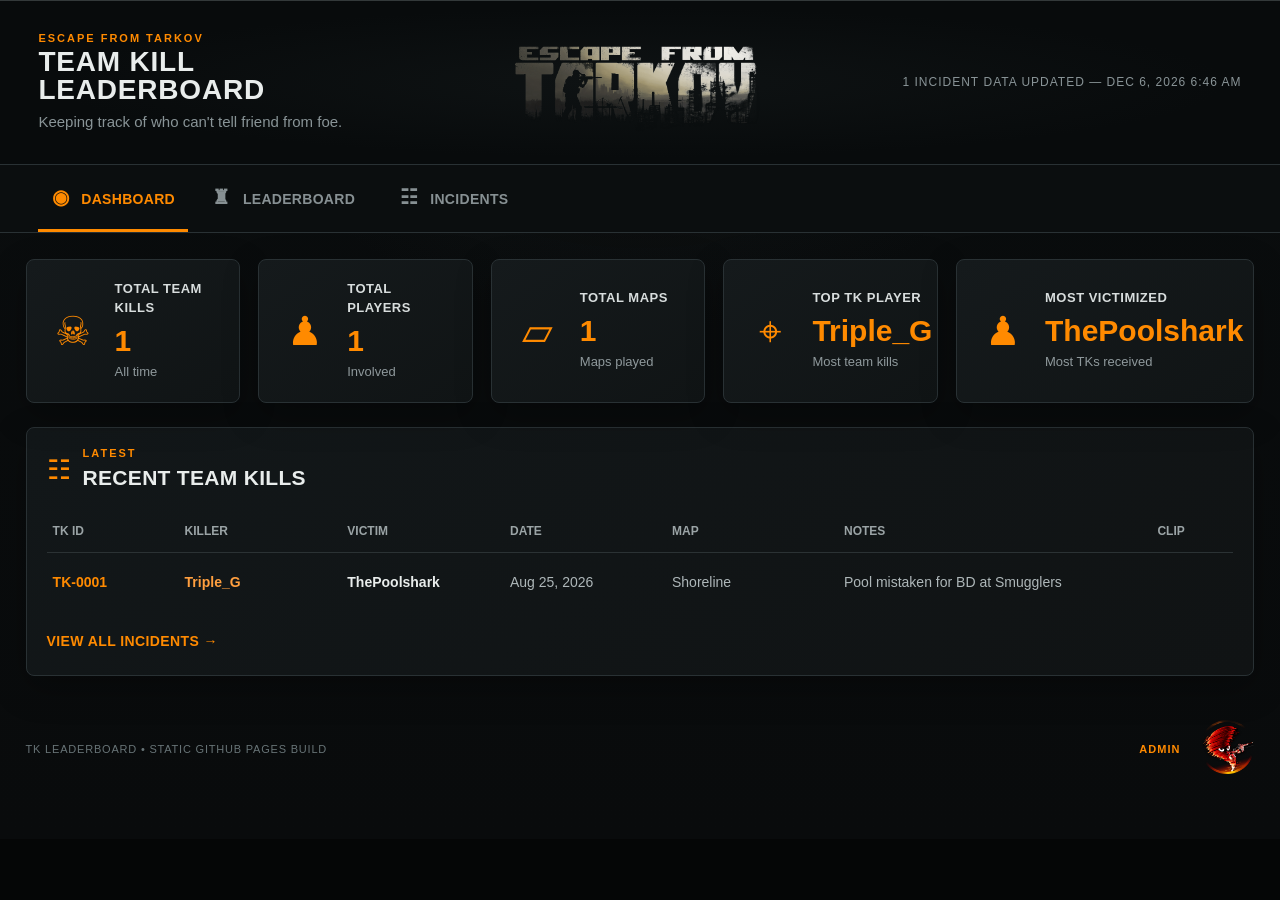
==== commit f0f71ce1: "Add files via upload" ====
--- a/admin.html
+++ b/admin.html
@@ -4,13 +4,13 @@
 <meta name="theme-color" content="#090b0c"><title>TK Leaderboard Admin</title>
 <link rel="stylesheet" href="styles.css"><link rel="stylesheet" href="admin-roster.css"><link rel="stylesheet" href="admin-delete.css">
 <style>
-.player-add-grid{display:grid!important;grid-template-columns:1fr 1.5fr auto;gap:12px;align-items:center}
+.player-image-field{display:flex;flex-direction:column;gap:8px}.player-image-controls{display:flex;align-items:center;gap:12px}.player-image-preview{width:52px;height:52px;object-fit:cover;border-radius:6px;border:1px solid #303638;background:#15191a;display:none}.player-image-preview.visible{display:block}.player-image-empty{width:52px;height:52px;display:flex;align-items:center;justify-content:center;border-radius:6px;border:1px solid #303638;background:#15191a;color:#777;font-size:9px;text-align:center}.player-add-grid{align-items:end!important}.player-add-grid{display:grid!important;grid-template-columns:1fr 1.5fr auto;gap:12px;align-items:center}
 .player-row-image{display:grid!important;grid-template-columns:34px 48px 1fr auto auto;gap:12px;align-items:center}
 .player-avatar-small{width:42px;height:42px;object-fit:cover;border-radius:6px;border:1px solid #303638;background:#15191a}
 .player-avatar-placeholder{width:42px;height:42px;display:flex;align-items:center;justify-content:center;border-radius:6px;border:1px solid #303638;background:#15191a;color:#777}
 .player-info{min-width:0;display:flex;flex-direction:column;gap:3px}.edit-player,.remove-player{cursor:pointer}
 @media(max-width:800px){.player-add-grid{grid-template-columns:1fr!important}.player-row-image{grid-template-columns:34px 48px 1fr!important}.player-row-image button{grid-column:3;width:max-content}}
-</style></head><body>
+</style></head><body data-admin-page="true">
 <header class="hero-header admin-header">
 <div class="header-left"><div class="eyebrow">ESCAPE FROM TARKOV</div><h1>TK LEADERBOARD ADMIN</h1><p>Manage players and add incidents directly to GitHub.</p></div>
 <div class="header-logo"><img src="assets/eft-logo.png" alt="Escape from Tarkov"></div>
@@ -21,7 +21,14 @@
 <p class="admin-note">Players added here are players who can receive TK credit. Only these players appear in the Killer dropdown and leaderboard. A victim does <strong>not</strong> need to be added.</p>
 <div class="player-add-row player-add-grid">
 <input id="newPlayer" type="text" placeholder="Enter player name" autocomplete="off" maxlength="40">
-<input id="playerImage" type="url" placeholder="Player image URL (optional)" autocomplete="off">
+<div class="player-image-field">
+<label for="playerImage">Player Image <span class="optional">(optional)</span></label>
+<div class="player-image-controls">
+<select id="playerImage"><option value="">No Image</option></select>
+<img id="playerImagePreview" class="player-image-preview" alt="Selected player image">
+<span id="playerImageEmpty" class="player-image-empty">NO IMAGE</span>
+</div>
+</div>
 <button id="addPlayer" class="btn primary" type="button">✚ &nbsp; ADD PLAYER</button>
 </div>
 <div id="playerStatus" class="status" aria-live="polite"></div><div id="playerList" class="player-list"></div>
@@ -45,4 +52,4 @@
 <div class="field"><label for="token">GitHub Personal Access Token</label><input id="token" type="password" autocomplete="off" placeholder="github_pat_..." spellcheck="false"></div>
 <p class="token-help">The public leaderboard does not need a token.</p></section>
 <section class="panel admin-panel"><div class="section-title"><span class="section-icon">☷</span><div><div class="eyebrow">CURRENT DATA</div><h2>RECENT INCIDENTS</h2></div></div><div id="adminRecent" class="incident-table"></div></section>
-</main><script src="admin.js"></script></body></html>+</main><script src="admin.js"></script><script src="admin-auth.js"></script></body></html>
